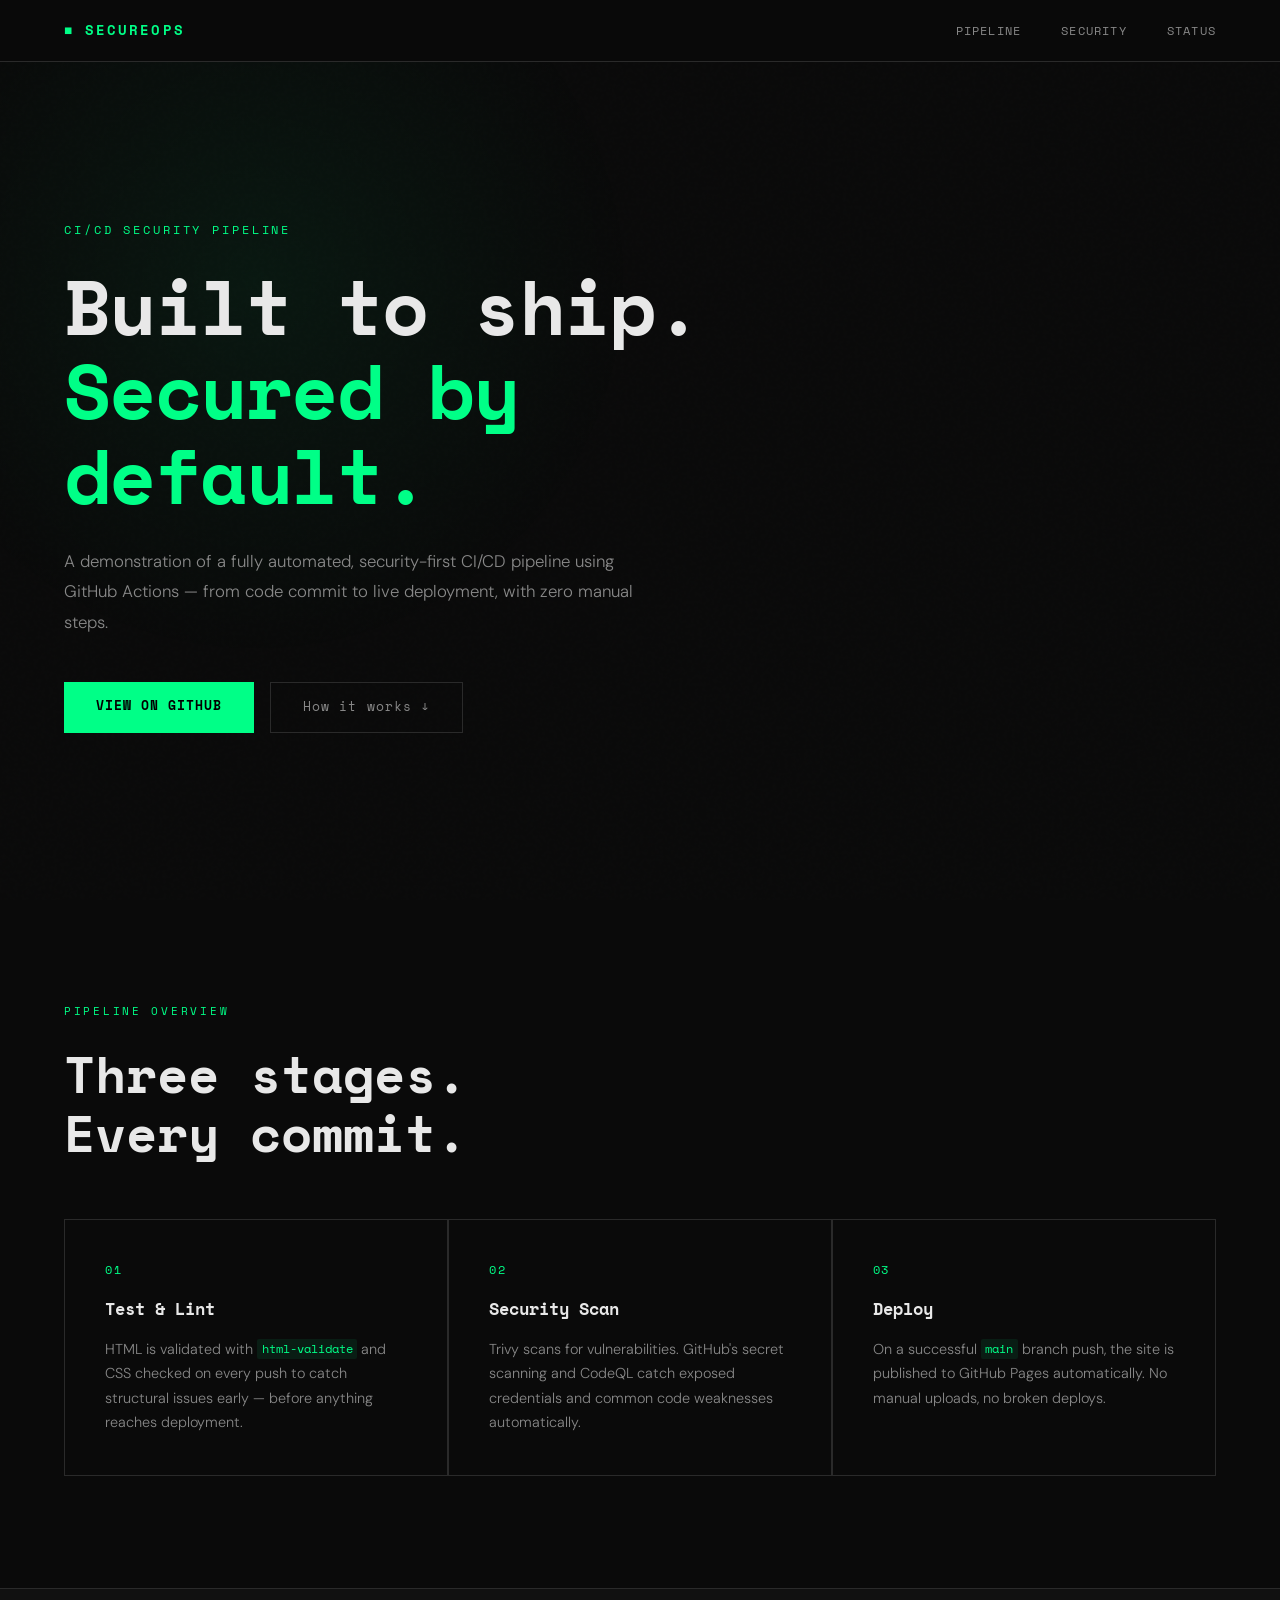
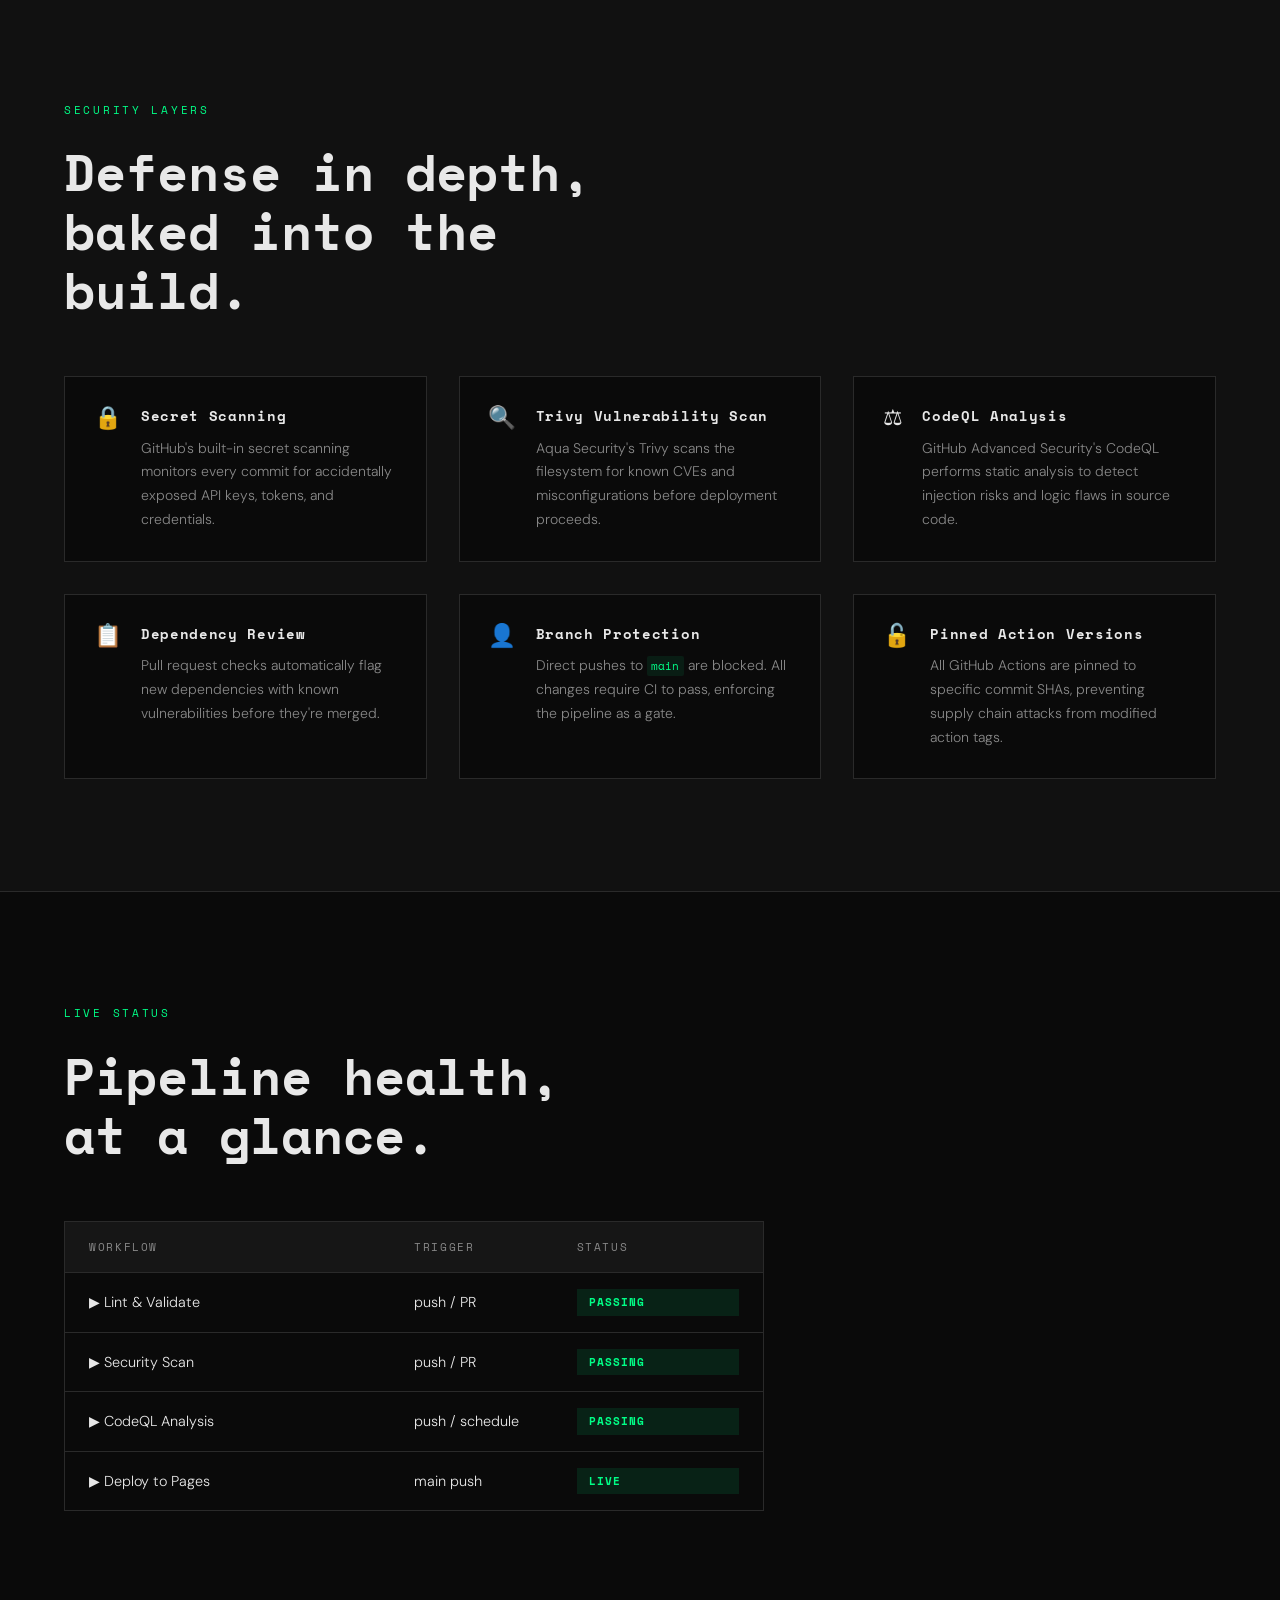
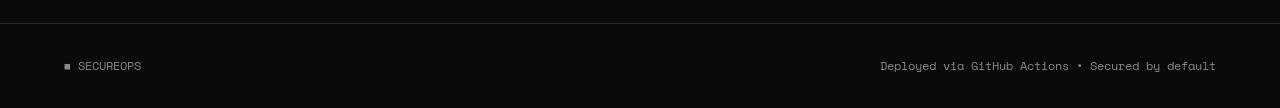
==== src/index.html @ 0f6bc362 "feat: setup security pipeline framework" ====
<!DOCTYPE html>
<html lang="en">
<head>
  <meta charset="UTF-8" />
  <meta name="viewport" content="width=device-width, initial-scale=1.0" />
  <title>SecureOps Dashboard</title>
  <link rel="preconnect" href="https://fonts.googleapis.com" />
  <link href="https://fonts.googleapis.com/css2?family=Space+Mono:wght@400;700&family=DM+Sans:wght@300;400;600&display=swap" rel="stylesheet" />
  <link rel="stylesheet" href="style.css" />
</head>
<body>
  <div class="noise"></div>

  <header>
    <div class="logo">&#9632; SECUREOPS</div>
    <nav>
      <a href="#pipeline">Pipeline</a>
      <a href="#security">Security</a>
      <a href="#status">Status</a>
    </nav>
  </header>

  <main>
    <section class="hero">
      <div class="hero-label">CI/CD SECURITY PIPELINE</div>
      <h1>Built to ship.<br /><span class="accent">Secured by default.</span></h1>
      <p class="hero-sub">
        A demonstration of a fully automated, security-first CI/CD pipeline using
        GitHub Actions — from code commit to live deployment, with zero manual steps.
      </p>
      <div class="cta-row">
        <a class="btn-primary" href="https://github.com" target="_blank" rel="noopener">View on GitHub</a>
        <a class="btn-ghost" href="#pipeline">How it works ↓</a>
      </div>
    </section>

    <section id="pipeline" class="section">
      <div class="section-tag">PIPELINE OVERVIEW</div>
      <h2>Three stages.<br />Every commit.</h2>
      <div class="cards">
        <div class="card">
          <div class="card-num">01</div>
          <h3>Test &amp; Lint</h3>
          <p>HTML is validated with <code>html-validate</code> and CSS checked on every push to catch structural issues early — before anything reaches deployment.</p>
        </div>
        <div class="card">
          <div class="card-num">02</div>
          <h3>Security Scan</h3>
          <p>Trivy scans for vulnerabilities. GitHub's secret scanning and CodeQL catch exposed credentials and common code weaknesses automatically.</p>
        </div>
        <div class="card">
          <div class="card-num">03</div>
          <h3>Deploy</h3>
          <p>On a successful <code>main</code> branch push, the site is published to GitHub Pages automatically. No manual uploads, no broken deploys.</p>
        </div>
      </div>
    </section>

    <section id="security" class="section section-dark">
      <div class="section-tag">SECURITY LAYERS</div>
      <h2>Defense in depth,<br />baked into the build.</h2>
      <div class="security-grid">
        <div class="sec-item">
          <div class="sec-icon">&#128274;</div>
          <div>
            <strong>Secret Scanning</strong>
            <p>GitHub's built-in secret scanning monitors every commit for accidentally exposed API keys, tokens, and credentials.</p>
          </div>
        </div>
        <div class="sec-item">
          <div class="sec-icon">&#128269;</div>
          <div>
            <strong>Trivy Vulnerability Scan</strong>
            <p>Aqua Security's Trivy scans the filesystem for known CVEs and misconfigurations before deployment proceeds.</p>
          </div>
        </div>
        <div class="sec-item">
          <div class="sec-icon">&#9878;</div>
          <div>
            <strong>CodeQL Analysis</strong>
            <p>GitHub Advanced Security's CodeQL performs static analysis to detect injection risks and logic flaws in source code.</p>
          </div>
        </div>
        <div class="sec-item">
          <div class="sec-icon">&#128203;</div>
          <div>
            <strong>Dependency Review</strong>
            <p>Pull request checks automatically flag new dependencies with known vulnerabilities before they're merged.</p>
          </div>
        </div>
        <div class="sec-item">
          <div class="sec-icon">&#128100;</div>
          <div>
            <strong>Branch Protection</strong>
            <p>Direct pushes to <code>main</code> are blocked. All changes require CI to pass, enforcing the pipeline as a gate.</p>
          </div>
        </div>
        <div class="sec-item">
          <div class="sec-icon">&#128275;</div>
          <div>
            <strong>Pinned Action Versions</strong>
            <p>All GitHub Actions are pinned to specific commit SHAs, preventing supply chain attacks from modified action tags.</p>
          </div>
        </div>
      </div>
    </section>

    <section id="status" class="section">
      <div class="section-tag">LIVE STATUS</div>
      <h2>Pipeline health,<br />at a glance.</h2>
      <div class="status-table">
        <div class="status-row header-row">
          <span>Workflow</span>
          <span>Trigger</span>
          <span>Status</span>
        </div>
        <div class="status-row">
          <span>&#9654; Lint &amp; Validate</span>
          <span>push / PR</span>
          <span class="badge green">Passing</span>
        </div>
        <div class="status-row">
          <span>&#9654; Security Scan</span>
          <span>push / PR</span>
          <span class="badge green">Passing</span>
        </div>
        <div class="status-row">
          <span>&#9654; CodeQL Analysis</span>
          <span>push / schedule</span>
          <span class="badge green">Passing</span>
        </div>
        <div class="status-row">
          <span>&#9654; Deploy to Pages</span>
          <span>main push</span>
          <span class="badge green">Live</span>
        </div>
      </div>
    </section>
  </main>

  <footer>
    <span>&#9632; SECUREOPS</span>
    <span>Deployed via GitHub Actions &bull; Secured by default</span>
  </footer>
</body>
</html>
---- src/style.css ----
/* ── Reset & Variables ──────────────────────────────────── */
*, *::before, *::after { box-sizing: border-box; margin: 0; padding: 0; }

:root {
  --bg:        #0a0a0a;
  --bg2:       #111111;
  --surface:   #161616;
  --border:    #2a2a2a;
  --text:      #e8e8e8;
  --muted:     #888;
  --accent:    #00ff87;
  --accent2:   #0affef;
  --danger:    #ff4d6d;
  --mono:      'Space Mono', monospace;
  --sans:      'DM Sans', sans-serif;
}

html { scroll-behavior: smooth; }

body {
  background: var(--bg);
  color: var(--text);
  font-family: var(--sans);
  font-weight: 300;
  line-height: 1.7;
  overflow-x: hidden;
}

/* ── Noise Overlay ─────────────────────────────────────── */
.noise {
  position: fixed; inset: 0; z-index: 0; pointer-events: none;
  background-image: url("data:image/svg+xml,%3Csvg viewBox='0 0 256 256' xmlns='http://www.w3.org/2000/svg'%3E%3Cfilter id='noise'%3E%3CfeTurbulence type='fractalNoise' baseFrequency='0.9' numOctaves='4' stitchTiles='stitch'/%3E%3C/filter%3E%3Crect width='100%25' height='100%25' filter='url(%23noise)' opacity='0.04'/%3E%3C/svg%3E");
  opacity: 0.35;
}

/* ── Header ────────────────────────────────────────────── */
header {
  position: sticky; top: 0; z-index: 100;
  display: flex; align-items: center; justify-content: space-between;
  padding: 1.2rem 4rem;
  background: rgba(10,10,10,0.85);
  backdrop-filter: blur(12px);
  border-bottom: 1px solid var(--border);
}

.logo {
  font-family: var(--mono);
  font-size: 0.85rem;
  letter-spacing: 0.15em;
  color: var(--accent);
  font-weight: 700;
}

nav { display: flex; gap: 2.5rem; }
nav a {
  font-family: var(--mono);
  font-size: 0.75rem;
  letter-spacing: 0.1em;
  color: var(--muted);
  text-decoration: none;
  text-transform: uppercase;
  transition: color 0.2s;
}
nav a:hover { color: var(--text); }

/* ── Hero ──────────────────────────────────────────────── */
.hero {
  min-height: 92vh;
  display: flex; flex-direction: column; justify-content: center;
  padding: 6rem 4rem;
  position: relative;
  overflow: hidden;
}

.hero::before {
  content: '';
  position: absolute;
  top: -20%; left: -10%;
  width: 60vw; height: 60vw;
  background: radial-gradient(circle, rgba(0,255,135,0.06) 0%, transparent 70%);
  pointer-events: none;
}

.hero-label {
  font-family: var(--mono);
  font-size: 0.72rem;
  letter-spacing: 0.25em;
  color: var(--accent);
  margin-bottom: 1.5rem;
  opacity: 0;
  animation: fadeUp 0.6s ease 0.1s forwards;
}

.hero h1 {
  font-family: var(--mono);
  font-size: clamp(2.4rem, 6vw, 5.5rem);
  font-weight: 700;
  line-height: 1.1;
  letter-spacing: -0.02em;
  max-width: 14ch;
  opacity: 0;
  animation: fadeUp 0.6s ease 0.2s forwards;
}

.accent { color: var(--accent); }

.hero-sub {
  max-width: 55ch;
  margin-top: 1.8rem;
  color: var(--muted);
  font-size: 1.05rem;
  line-height: 1.8;
  opacity: 0;
  animation: fadeUp 0.6s ease 0.35s forwards;
}

.cta-row {
  display: flex; gap: 1rem; margin-top: 2.8rem;
  opacity: 0; animation: fadeUp 0.6s ease 0.5s forwards;
}

.btn-primary {
  display: inline-block;
  padding: 0.85rem 2rem;
  background: var(--accent);
  color: #000;
  font-family: var(--mono);
  font-size: 0.8rem;
  font-weight: 700;
  letter-spacing: 0.08em;
  text-decoration: none;
  text-transform: uppercase;
  transition: background 0.2s, transform 0.15s;
}
.btn-primary:hover { background: var(--accent2); transform: translateY(-2px); }

.btn-ghost {
  display: inline-block;
  padding: 0.85rem 2rem;
  border: 1px solid var(--border);
  color: var(--muted);
  font-family: var(--mono);
  font-size: 0.8rem;
  letter-spacing: 0.08em;
  text-decoration: none;
  transition: border-color 0.2s, color 0.2s;
}
.btn-ghost:hover { border-color: var(--text); color: var(--text); }

/* ── Sections ──────────────────────────────────────────── */
.section { padding: 7rem 4rem; position: relative; }
.section-dark { background: var(--bg2); border-top: 1px solid var(--border); border-bottom: 1px solid var(--border); }

.section-tag {
  font-family: var(--mono);
  font-size: 0.68rem;
  letter-spacing: 0.25em;
  color: var(--accent);
  margin-bottom: 1.5rem;
}

.section h2 {
  font-family: var(--mono);
  font-size: clamp(1.8rem, 4vw, 3.2rem);
  font-weight: 700;
  line-height: 1.15;
  margin-bottom: 3.5rem;
  max-width: 18ch;
}

/* ── Cards ─────────────────────────────────────────────── */
.cards {
  display: grid;
  grid-template-columns: repeat(auto-fit, minmax(280px, 1fr));
  gap: 1.5px;
  background: var(--border);
  border: 1px solid var(--border);
}

.card {
  background: var(--bg);
  padding: 2.5rem;
  transition: background 0.2s;
}
.card:hover { background: var(--surface); }

.card-num {
  font-family: var(--mono);
  font-size: 0.72rem;
  color: var(--accent);
  letter-spacing: 0.15em;
  margin-bottom: 1rem;
}

.card h3 {
  font-family: var(--mono);
  font-size: 1.05rem;
  margin-bottom: 0.8rem;
  font-weight: 700;
}

.card p { color: var(--muted); font-size: 0.9rem; }

code {
  font-family: var(--mono);
  font-size: 0.82em;
  background: rgba(0,255,135,0.08);
  color: var(--accent);
  padding: 0.1em 0.4em;
  border-radius: 2px;
}

/* ── Security Grid ─────────────────────────────────────── */
.security-grid {
  display: grid;
  grid-template-columns: repeat(auto-fit, minmax(320px, 1fr));
  gap: 2rem;
}

.sec-item {
  display: flex; gap: 1.2rem; align-items: flex-start;
  padding: 1.8rem;
  border: 1px solid var(--border);
  background: var(--bg);
  transition: border-color 0.2s;
}
.sec-item:hover { border-color: var(--accent); }

.sec-icon {
  font-size: 1.4rem;
  line-height: 1;
  flex-shrink: 0;
  margin-top: 0.1rem;
}

.sec-item strong {
  display: block;
  font-family: var(--mono);
  font-size: 0.85rem;
  letter-spacing: 0.05em;
  margin-bottom: 0.5rem;
}

.sec-item p { color: var(--muted); font-size: 0.875rem; }

/* ── Status Table ──────────────────────────────────────── */
.status-table {
  border: 1px solid var(--border);
  max-width: 700px;
}

.status-row {
  display: grid;
  grid-template-columns: 2fr 1fr 1fr;
  padding: 1rem 1.5rem;
  border-bottom: 1px solid var(--border);
  align-items: center;
  font-size: 0.9rem;
  transition: background 0.15s;
}
.status-row:last-child { border-bottom: none; }
.status-row:not(.header-row):hover { background: var(--surface); }

.header-row {
  font-family: var(--mono);
  font-size: 0.68rem;
  letter-spacing: 0.15em;
  color: var(--muted);
  text-transform: uppercase;
  background: var(--surface);
}

.badge {
  display: inline-block;
  font-family: var(--mono);
  font-size: 0.68rem;
  font-weight: 700;
  letter-spacing: 0.1em;
  padding: 0.25rem 0.75rem;
  text-transform: uppercase;
}
.badge.green { background: rgba(0,255,135,0.1); color: var(--accent); }

/* ── Footer ────────────────────────────────────────────── */
footer {
  display: flex; justify-content: space-between; align-items: center;
  padding: 2rem 4rem;
  border-top: 1px solid var(--border);
  font-family: var(--mono);
  font-size: 0.72rem;
  color: var(--muted);
}

/* ── Animations ────────────────────────────────────────── */
@keyframes fadeUp {
  from { opacity: 0; transform: translateY(18px); }
  to   { opacity: 1; transform: translateY(0); }
}

/* ── Responsive ────────────────────────────────────────── */
@media (max-width: 768px) {
  header { padding: 1rem 1.5rem; }
  nav { gap: 1.5rem; }
  .hero, .section { padding: 4rem 1.5rem; }
  footer { flex-direction: column; gap: 0.5rem; text-align: center; padding: 1.5rem; }
}
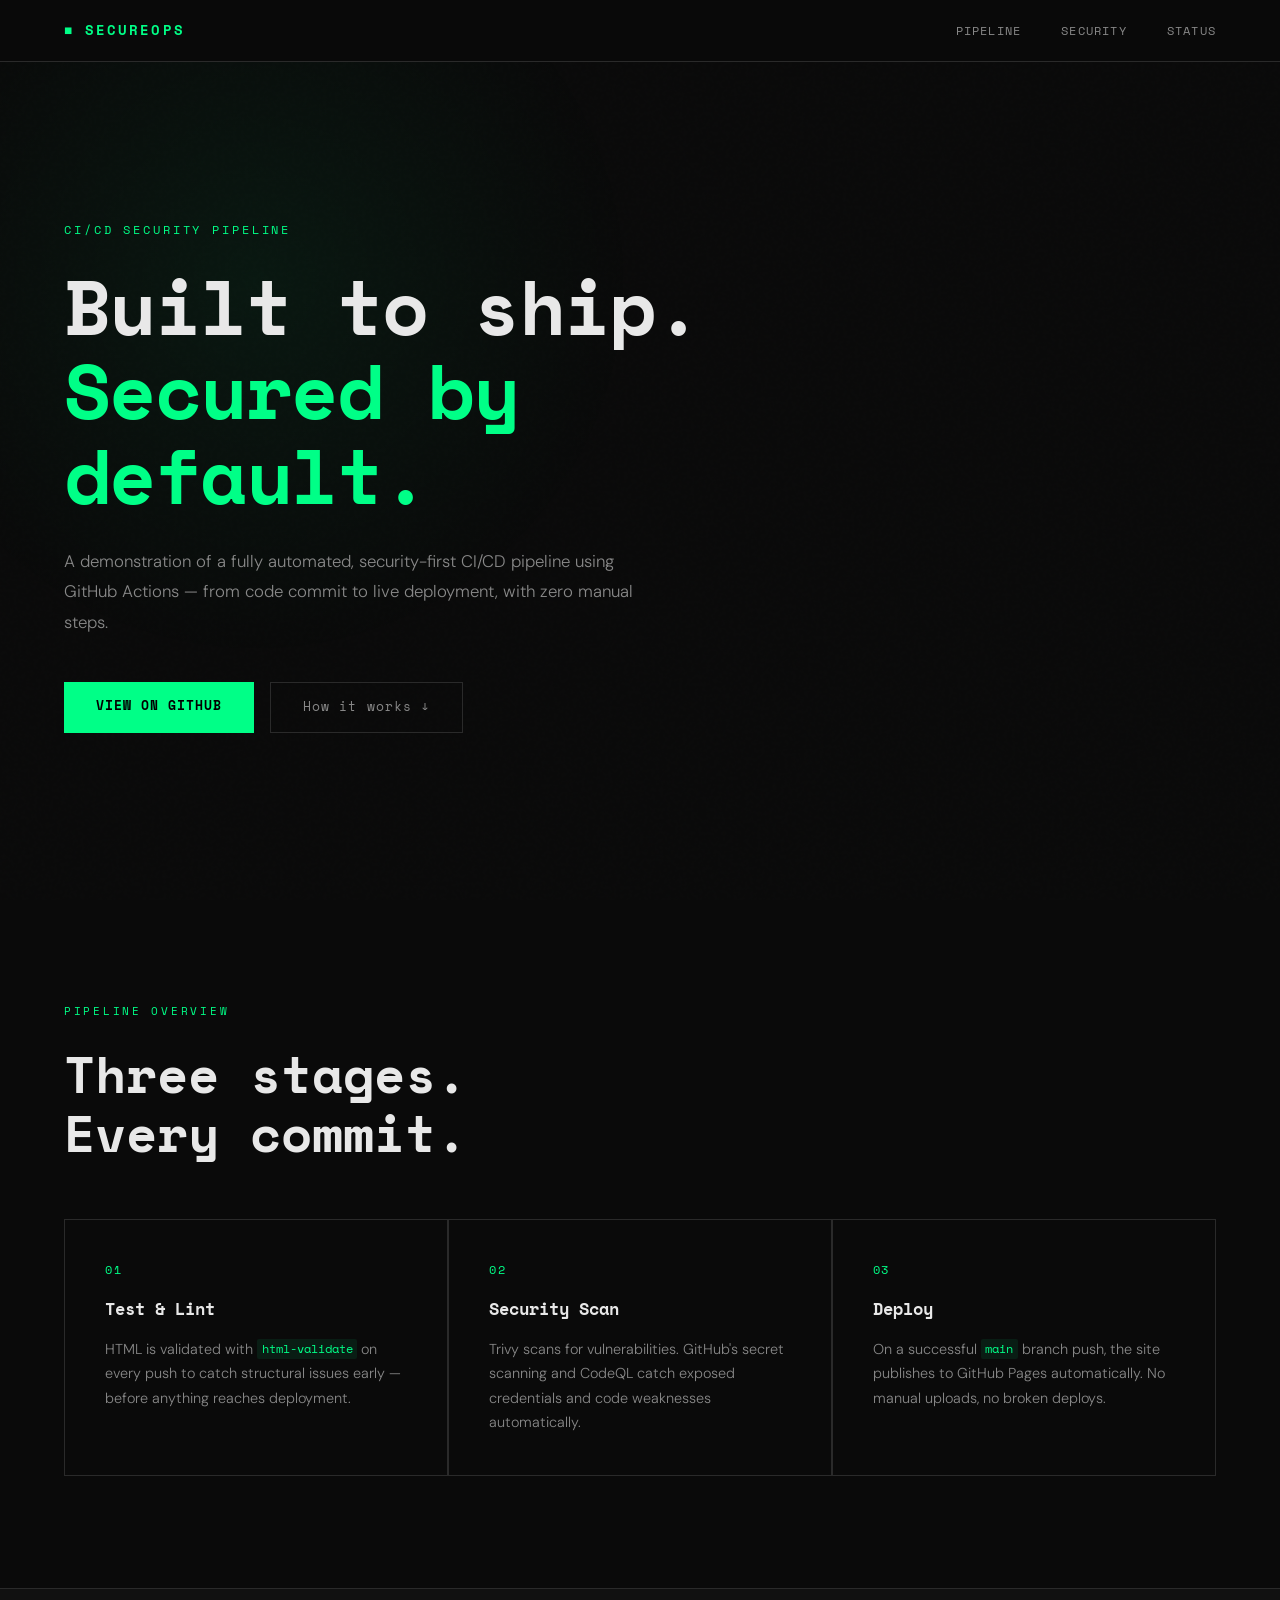
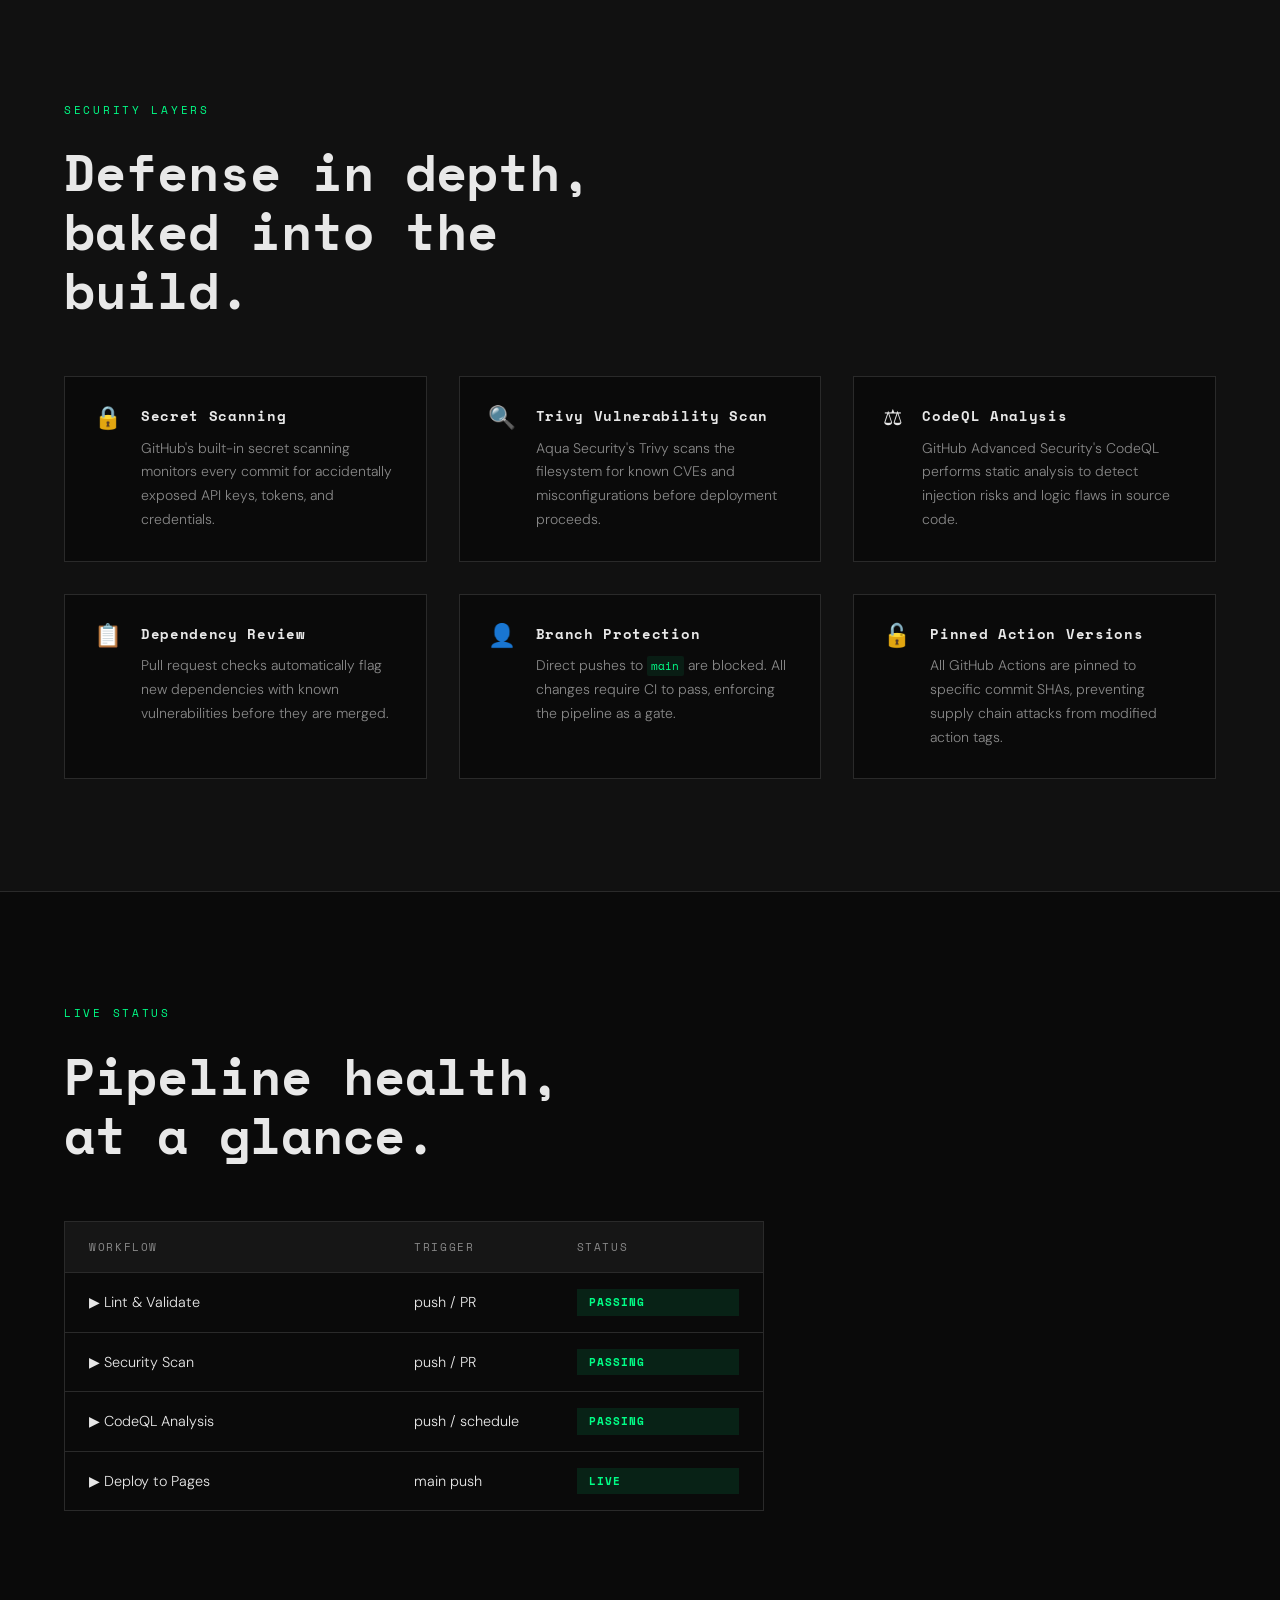
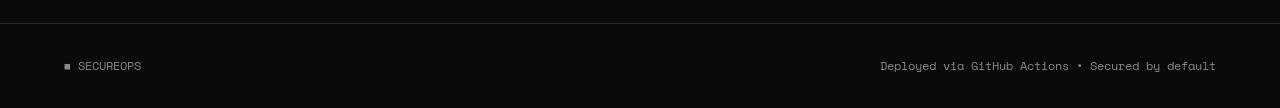
==== commit 1921f5f1: "Fix HTML formatting and update GitHub link" ====
--- a/src/index.html
+++ b/src/index.html
@@ -1,12 +1,12 @@
 <!DOCTYPE html>
 <html lang="en">
 <head>
-  <meta charset="UTF-8" />
-  <meta name="viewport" content="width=device-width, initial-scale=1.0" />
+  <meta charset="UTF-8">
+  <meta name="viewport" content="width=device-width, initial-scale=1.0">
   <title>SecureOps Dashboard</title>
-  <link rel="preconnect" href="https://fonts.googleapis.com" />
-  <link href="https://fonts.googleapis.com/css2?family=Space+Mono:wght@400;700&family=DM+Sans:wght@300;400;600&display=swap" rel="stylesheet" />
-  <link rel="stylesheet" href="style.css" />
+  <link rel="preconnect" href="https://fonts.googleapis.com">
+  <link href="https://fonts.googleapis.com/css2?family=Space+Mono:wght@400;700&family=DM+Sans:wght@300;400;600&display=swap" rel="stylesheet">
+  <link rel="stylesheet" href="style.css">
 </head>
 <body>
   <div class="noise"></div>
@@ -23,42 +23,42 @@
   <main>
     <section class="hero">
       <div class="hero-label">CI/CD SECURITY PIPELINE</div>
-      <h1>Built to ship.<br /><span class="accent">Secured by default.</span></h1>
+      <h1>Built to ship.<br><span class="accent">Secured by default.</span></h1>
       <p class="hero-sub">
         A demonstration of a fully automated, security-first CI/CD pipeline using
         GitHub Actions — from code commit to live deployment, with zero manual steps.
       </p>
       <div class="cta-row">
-        <a class="btn-primary" href="https://github.com" target="_blank" rel="noopener">View on GitHub</a>
+        <a class="btn-primary" href="https://github.com/Yashitha2001/CI-CD-PIPELINE" target="_blank" rel="noopener">View on GitHub</a>
         <a class="btn-ghost" href="#pipeline">How it works ↓</a>
       </div>
     </section>
 
     <section id="pipeline" class="section">
       <div class="section-tag">PIPELINE OVERVIEW</div>
-      <h2>Three stages.<br />Every commit.</h2>
+      <h2>Three stages.<br>Every commit.</h2>
       <div class="cards">
         <div class="card">
           <div class="card-num">01</div>
           <h3>Test &amp; Lint</h3>
-          <p>HTML is validated with <code>html-validate</code> and CSS checked on every push to catch structural issues early — before anything reaches deployment.</p>
+          <p>HTML is validated with <code>html-validate</code> on every push to catch structural issues early — before anything reaches deployment.</p>
         </div>
         <div class="card">
           <div class="card-num">02</div>
           <h3>Security Scan</h3>
-          <p>Trivy scans for vulnerabilities. GitHub's secret scanning and CodeQL catch exposed credentials and common code weaknesses automatically.</p>
+          <p>Trivy scans for vulnerabilities. GitHub's secret scanning and CodeQL catch exposed credentials and code weaknesses automatically.</p>
         </div>
         <div class="card">
           <div class="card-num">03</div>
           <h3>Deploy</h3>
-          <p>On a successful <code>main</code> branch push, the site is published to GitHub Pages automatically. No manual uploads, no broken deploys.</p>
+          <p>On a successful <code>main</code> branch push, the site publishes to GitHub Pages automatically. No manual uploads, no broken deploys.</p>
         </div>
       </div>
     </section>
 
     <section id="security" class="section section-dark">
       <div class="section-tag">SECURITY LAYERS</div>
-      <h2>Defense in depth,<br />baked into the build.</h2>
+      <h2>Defense in depth,<br>baked into the build.</h2>
       <div class="security-grid">
         <div class="sec-item">
           <div class="sec-icon">&#128274;</div>
@@ -85,7 +85,7 @@
           <div class="sec-icon">&#128203;</div>
           <div>
             <strong>Dependency Review</strong>
-            <p>Pull request checks automatically flag new dependencies with known vulnerabilities before they're merged.</p>
+            <p>Pull request checks automatically flag new dependencies with known vulnerabilities before they are merged.</p>
           </div>
         </div>
         <div class="sec-item">
@@ -107,7 +107,7 @@
 
     <section id="status" class="section">
       <div class="section-tag">LIVE STATUS</div>
-      <h2>Pipeline health,<br />at a glance.</h2>
+      <h2>Pipeline health,<br>at a glance.</h2>
       <div class="status-table">
         <div class="status-row header-row">
           <span>Workflow</span>
